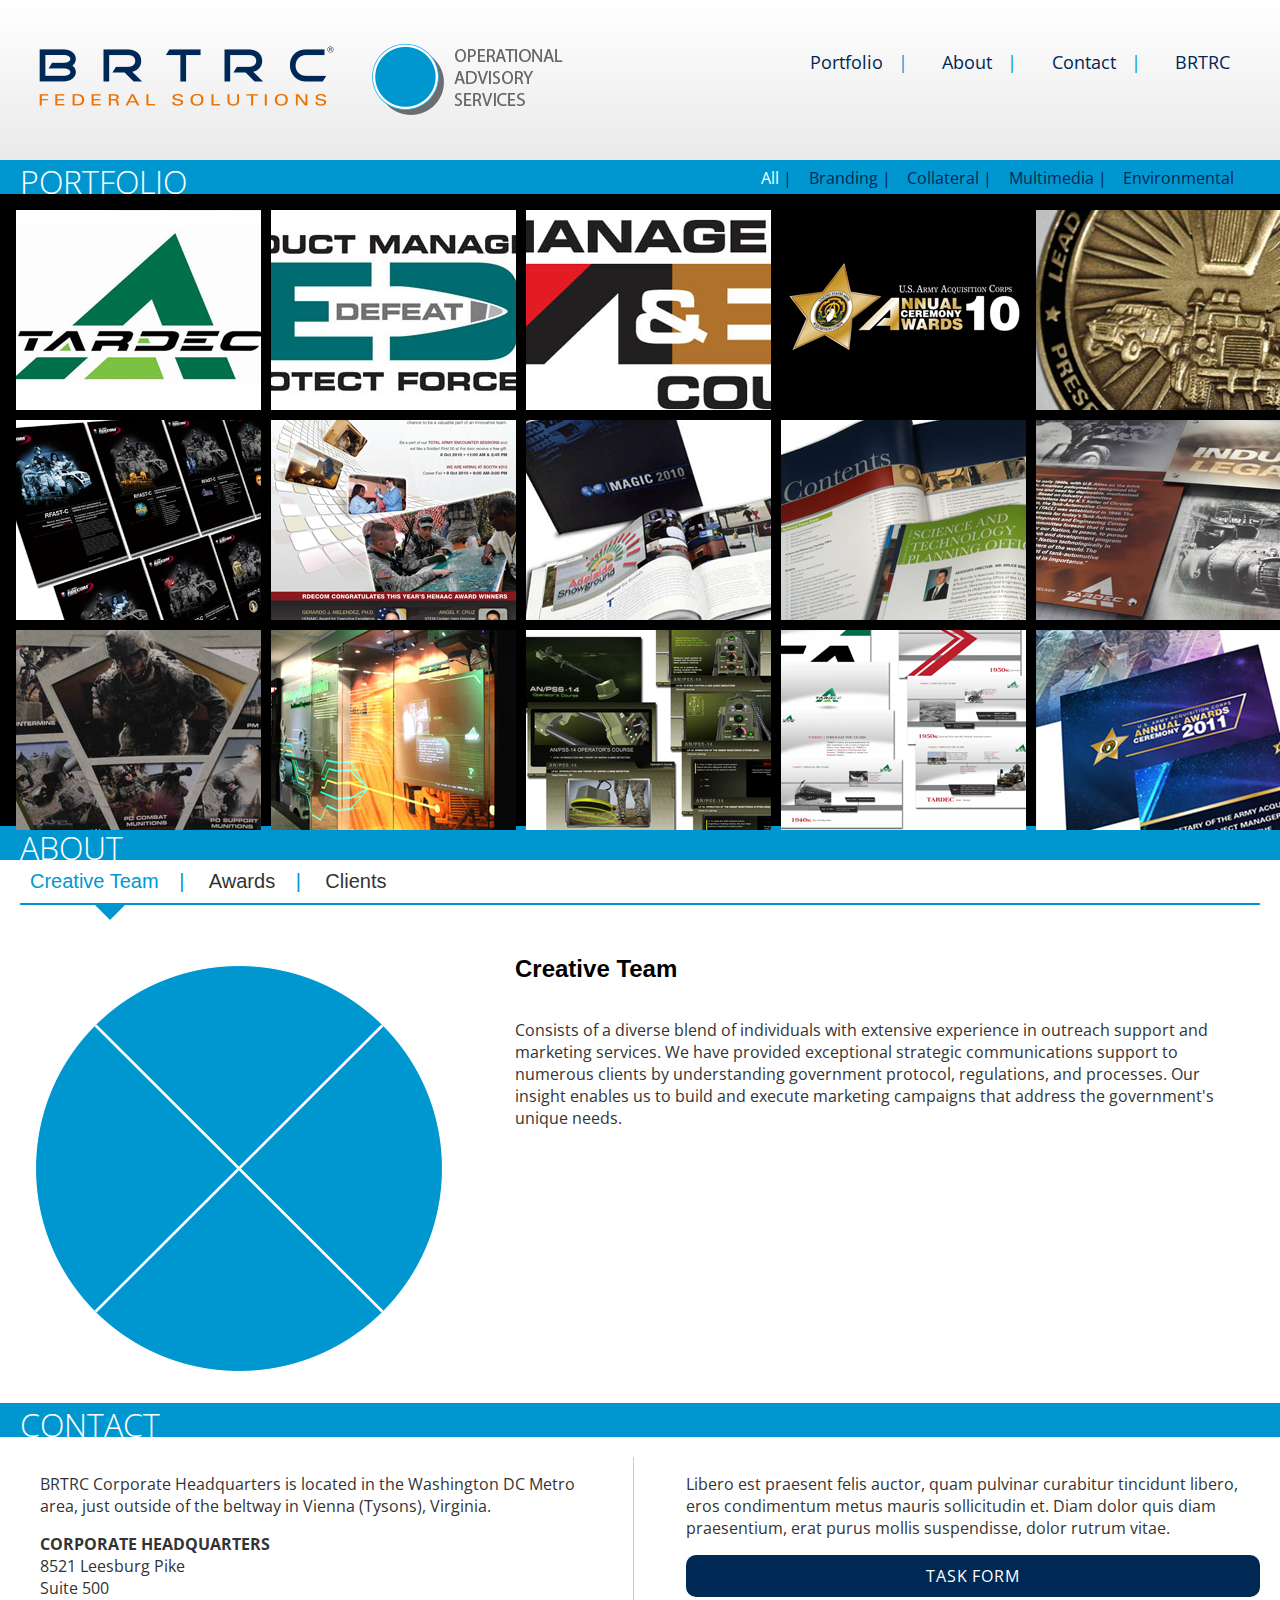
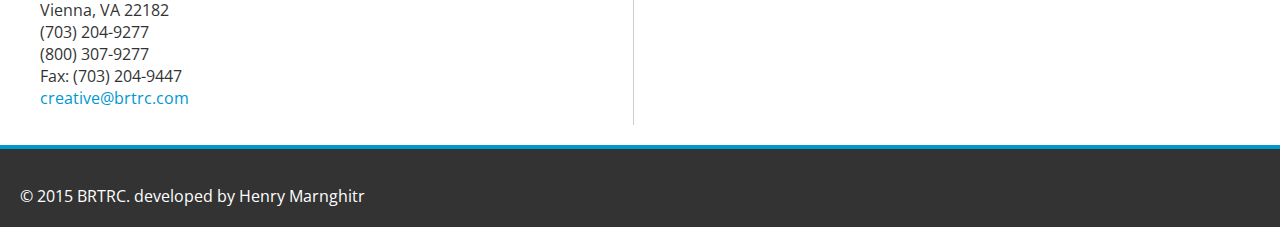
==== index.html @ b85ae6bd "current state" ====
<!doctype html>
<html lang="en-us">
<head>
	<meta charset="utf-8">
	<title>BRTRC: Operational Advisory Services</title>
	<link rel="stylesheet" type="text/css" href="css/normalize.css">
	<link href='http://fonts.googleapis.com/css?family=Open+Sans:400,300' rel='stylesheet' type='text/css'>
	<link rel="stylesheet" type="text/css" href="css/styles.css">
	</head>
<body>
<header>
	<img src="img/BRTRC_OAS_logo.png" class="img_wrapper" alt="BRTRC: Operational Advisory Services" align="left">
	<!--Mobile only, hamburger code will go here-->
	<nav>
			<!--Desktop only-->
				<ul id="topnav">
					<li><a href="#portfolio">Portfolio</a></li>
					<li><a href="#about">About</a></li>
					<li><a href="#contact">Contact</a></li>
					<li><a href="http://www.brtrc.com" target="_blank">BRTRC</a></li>
				</ul>
			</nav>
</header>
<!--My pages will actually be sections? since I'm doing a one page scroll format-->
<section id="portfolio">
<div class="wrapper">
  <h1>Portfolio</h1>
	<!--Filter nav buttons-->
	<div id="filters" class="button-group">  
		<button class="button is-checked" data-filter="*">All</button>
		<button class="button" data-filter=".branding">Branding</button>
		<button class="button" data-filter=".collateral">Collateral</button>
		<button class="button" data-filter=".multimedia">Multimedia</button>
		<button class="button" data-filter=".environmental">Environmental</button>
		</div>

	<!--Populated by the cool jQuery isotope plugin-->
	<div class="isotope">
				<div class="port-item branding" data-category="branding"><img src="img/thumbs/PortfolioThumb-bran-1.png" alt="logo-1" /></div>
				<div class="port-item branding" data-category="branding"><img src="img/thumbs/PortfolioThumb-bran-2.png" alt="logo-2" /></div>
				<div class="port-item branding" data-category="branding"><img src="img/thumbs/PortfolioThumb-bran-3.png" alt="logo-3" /></div>
				<div class="port-item branding" data-category="branding"><img src="img/thumbs/PortfolioThumb-bran-4.png" alt="logo-4" /></div>
				<div class="port-item collateral" data-category="collateral"><img src="img/thumbs/PortfolioThumb-col-1.png" alt="collateral-1" /></div>
				<div class="port-item collateral" data-category="collateral"><img src="img/thumbs/PortfolioThumb-col-2.png" alt="collateral-2" /></div>
				<div class="port-item collateral" data-category="collateral"><img src="img/thumbs/PortfolioThumb-col-3.png" alt="collateral-3" /></div>
				<div class="port-item collateral" data-category="collateral"><img src="img/thumbs/PortfolioThumb-col-4.png" alt="collateral-4" /></div>
				<div class="port-item collateral" data-category="collateral"><img src="img/thumbs/PortfolioThumb-col-5.png" alt="collateral-5" /></div>
				<div class="port-item environmental" data-category="environmental"><img src="img/thumbs/PortfolioThumb-env-1.png" alt="environmental-1" /></div>
				<div class="port-item environmental" data-category="environmental"><img src="img/thumbs/PortfolioThumb-env-2.png" alt="environmental-2" /></div>
				<div class="port-item environmental" data-category="environmental"><img src="img/thumbs/PortfolioThumb-env-3.png" alt="environmental-3" /></div>
				<div class="port-item multimedia" data-category="multimedia"><img src="img/thumbs/PortfolioThumb-mult-1.png" alt="multimedia-1" /></div>
				<div class="port-item multimedia" data-category="multimedia"><img src="img/thumbs/PortfolioThumb-mult-2.png" alt="multimedia-2" /></div>
				<div class="port-item multimedia" data-category="multimedia"><img src="img/thumbs/PortfolioThumb-mult-3.png" alt="multimedia-3" /></div>
	</div>
</div>

</section>

<section id="about">
<h1>About</h1>
	<!--This section has a submenu in the form of tabs-->
<div class="contents">
	<ul class="tabs">
		<li class="tab-link current" data-tab="tab-1">Creative Team </li>
		<li class="tab-link" data-tab="tab-2">Awards </li>
		<li class="tab-link" data-tab="tab-3">Clients </li>
	</ul>
	<!--Content for the sub sections-->
	<div id="tab-1" class="tab-content current">
	<div class="arrow-down"></div>
	<img src="img/creative-Image.png" class="img_wrapper" alt="creative image" align="left">
	<h2>Creative Team</h2>
	<p>Consists of a diverse blend of individuals with extensive experience in outreach support and marketing services.
	We have provided exceptional strategic communications support to numerous clients by understanding government protocol, regulations, and processes. Our insight enables us to build and execute marketing campaigns that address the government's unique needs.</p>
	</div>

	<div id="tab-2" class="tab-content">
	<div class="arrow-down-2"></div>
	<img src="img/creative-Image.png" class="img_wrapper" alt="creative image" align="left">
	<h2>Awards</h2>
	<p><strong>2015 Award of Excellence,</strong> Interactive Multimedia - Special Interest<br>The Communicator Awards | April 2015 <br>
	For the FBI BCOE GIS Tablet interface <br></p>

	<p><strong>2014 Platinum Award,</strong> Video<br>
	Hermes Creative Awards | April 2014 <br>
	For RDECOM's animated video</p>
	</div>
	
	<div id="tab-3" class="tab-content">
	<div class="arrow-down-3"></div>
	<h2>Clients</h2>
	<p>We support quite a few Government organizations blah blah blah....</p>
	</div>
</div>

</section>

<section id="contact">
<h1>Contact</h1>
<div id="main">
	<!--This section will be a two column section where address will be on the left, and the task form button and some text about it will be to the right-->
	<p>BRTRC Corporate Headquarters is located in the Washington DC Metro area, just outside of the beltway in Vienna (Tysons), Virginia.</p>
	<p><strong>CORPORATE HEADQUARTERS</strong><br>
8521 Leesburg Pike<br>
Suite 500 <br>
Vienna, VA 22182<br>
(703) 204-9277<br>
(800) 307-9277<br>
Fax: (703) 204-9447<br>

<a href="mailto:creative@brtrc.com">creative@brtrc.com</a></p>
</div>
<aside id="sidebar">
<div class="task">
	<p>Libero est praesent felis auctor, quam pulvinar curabitur tincidunt libero, eros condimentum metus mauris sollicitudin et. Diam dolor quis diam praesentium, erat purus mollis suspendisse, dolor rutrum vitae. </p>
	
	<div class="task_btn"><a href="#">Task Form</a></div>
	<!--Need to figure out how to do the form-->
</div>
</section>
<footer>
		<div>
			<p>© 2015 BRTRC. developed by Henry Marnghitr</p>
		</div>
</footer>

		<script src="https://ajax.googleapis.com/ajax/libs/jquery/2.1.3/jquery.min.js"></script>
		<script type="text/javascript" src="js/index.js"></script>
		<!--isotope js-->
		<script src="js/isotope.pkgd.js"></script>
</body>
</html>
---- css/styles.css ----
* {
  -webkit-box-sizing: border-box;
     -moz-box-sizing: border-box;
          box-sizing: border-box;
}

header {
	display: inline-block;
	width:100%;
	background: linear-gradient(to bottom, white, #ccc 240%);
	margin-left: 0;

}

p {
 font-family: 'Open Sans', sans-serif;
 color: #333;
}

.img_wrapper {
	padding: 10px;
}	

#topnav{
	text-align: right;
	margin-right: 20px;
	margin-top: 50px;
}

#topnav li {
	font-family: 'Open Sans', sans-serif;
	font-size: 18px;
	display: inline-block;
	padding-right: 20px;
}

#topnav li a {
	text-decoration: none;
	color: #002855;
	padding: 10px;
}

#topnav li:after {
	content:' | ';
	color: #0097d1;
	}

#topnav li:last-child:after {
		content: '';
	}

#topnav li a:hover {
	color: #0097d1;
	text-decoration: none;
}
#portfolio .wrapper {
	background-color: #0097d1;
}

#portfolio h1 {

	color: white;
	float: left;
	font-family: 'Open Sans', sans-serif;
	font-weight: 300;
	line-height: 0.75;
	margin: 0px;
	padding-top: 10px;
	padding-left: 20px;
	padding-bottom: 0px;
	text-transform: uppercase;
	
}

/* Filter nav */
.button-group{
	text-align: right;
	  margin-right: 40px;
}

.button {
  display: inline-block;
  border: none;
  color: #002855;
  background-color: #0097d1;
  font-family: 'Open Sans', sans-serif;
  font-size: 16px;
  padding-bottom: 5px;
  padding-top: 7px;
  cursor: pointer;
}

.button:after {
	content:' | ';
	color: #002855;
	}

.button:last-child:after {
		content: '';
	}

.button:hover {
	color: white;
}

.button:active,
.button.is-checked {
	color: white;
}

/* isotope background area */
.isotope {
  border: 1px solid black;
  background-color: black;
}
/* clear fix */
.isotope:after {
  content: '';
  display: block;

}

/* ---- .element-item ---- */

.port-item {
  position: relative;
  float: left;
  width: 245px;
  height: 200px;
  margin: 5px;
  padding: 10px;
  background-color: black;
}

.port-item > * {
  margin: 0;
  padding: 0;
}


#about h1 {
	background-color: #0097d1;
	display: inline-block;
	color: white;
	float: left;
	font-family: 'Open Sans', sans-serif;
	font-weight: 300;
	line-height: 0.75;
	margin: 0;
	padding-top: 10px;
	padding-left: 20px;
	padding-bottom: 0px;
	text-transform: uppercase;
	width: 100%;
	
}
/* ---- tabs code ---- */

ul.tabs{
			margin: 0px 20px;
			padding: 0px;
			border-bottom: 2px solid #0097d1;
			list-style: none;

		}
		ul.tabs li{
			background: none;
			color: #333;
			display: inline-block;
			font-size: 20px;
			padding: 10px;
			cursor: pointer;
		}

	ul.tabs li:after {
		content:' | ';
		padding-left: 15px;
		color: #0097d1;
		}

	ul.tabs li:last-child:after {
			content: '';
			padding: 0;
		}


		ul.tabs li.current{
			color: #0097d1;
			/* If I wanted an highlited border...
			border-bottom: 4px solid #0097d1;
			*/
		}
		ul.tabs li:hover{
			color: #0097d1;
		}

		.tab-content{
			display: none;
			padding: 15px;
		}

		.tab-content.current{
			display: inherit;
		}

		.img_wrapper {
			margin: 10px auto;
			padding: 20px;
			float: left;
		}

		#contact h1 {
			background-color: #0097d1;
			display: inline-block;
			color: white;
			float: left;
			font-family: 'Open Sans', sans-serif;
			font-weight: 300;
			line-height: 0.75;
			margin: 0;
			padding-top: 10px;
			padding-left: 20px;
			padding-bottom: 0px;
			text-transform: uppercase;
			width: 100%;
		}

		.contents h2 {
			width: 60%;
			padding-right: 20px;
			float: right;
		}

		.contents p {
			width: 60%;
			padding-right: 20px;
			float: right;
		}
/* Arrow pointing down for tabs */
		div.arrow-down {
			width: 0; 
			height: 0; 
			border-left: 15px solid transparent;
			border-right: 15px solid transparent;
			border-top: 15px solid #0097d1;
			font-size: 0;
			line-height: 0;
			margin-top: 0;
			padding: -15px;
			position: relative;
			top: -15px;
			left: 80px;
			z-index: 2;
		}
		div.arrow-down-2 {
			width: 0; 
			height: 0; 
			border-left: 15px solid transparent;
			border-right: 15px solid transparent;
			border-top: 15px solid #0097d1;
			font-size: 0;
			line-height: 0;
			margin-top: 0;
			padding: -15px;
			position: relative;
			top: -15px;
			left: 210px;
			z-index: 2;
		}
		div.arrow-down-3 {
			width: 0; 
			height: 0; 
			border-left: 15px solid transparent;
			border-right: 15px solid transparent;
			border-top: 15px solid #0097d1;
			font-size: 0;
			line-height: 0;
			margin-top: 0;
			padding: -15px;
			position: relative;
			top: -15px;
			left: 320px;
			z-index: 2;
		}
/* contact sections */
	#main {
		padding: 0 20px;
		float: left;
		width: 48%;
		border-right: 1px solid #ccc;
		margin: 20px;
	}

	#main a {
		color: #0097d1;
		text-decoration: none;
	}

	#sidebar {
		padding: 0 20px;
		float: right;
		width: 48%;
		color: #888;
		margin-top: 20px;
	}

	.task_btn {
		background-color: #002855;
		border-radius: 10px;
		padding: 10px;
		text-align: center;
	}

	.task_btn a {
		color: white;
		font-family: 'Open Sans', sans-serif;
		letter-spacing: 0.05em;
		text-decoration: none;
		text-transform: uppercase;
	}

	.task_btn a:hover {
		color: #0097d1;
	}

	footer {
	clear: both;
	width: 100%;
	background-color: #333;
	border-top: 4px solid #0097d1;
}

	footer p {
	padding: 20px;
	color: white;
}
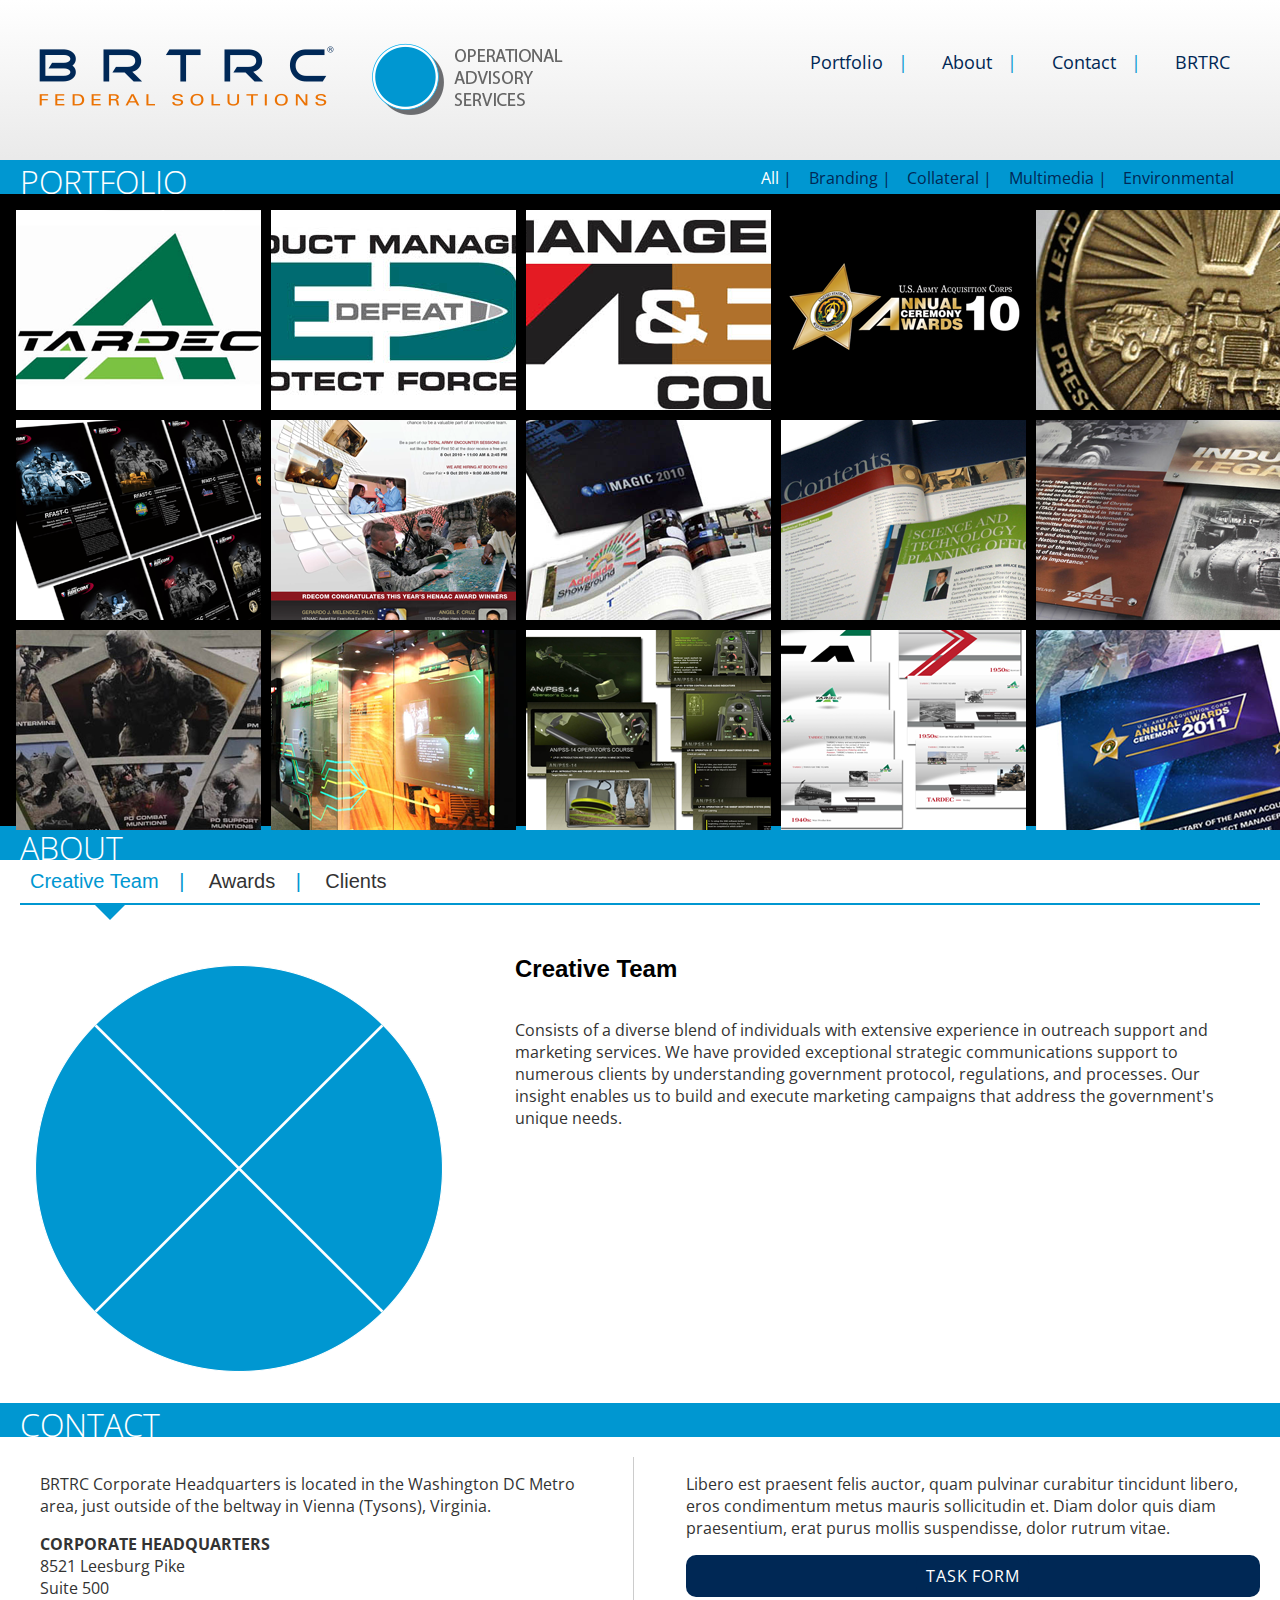
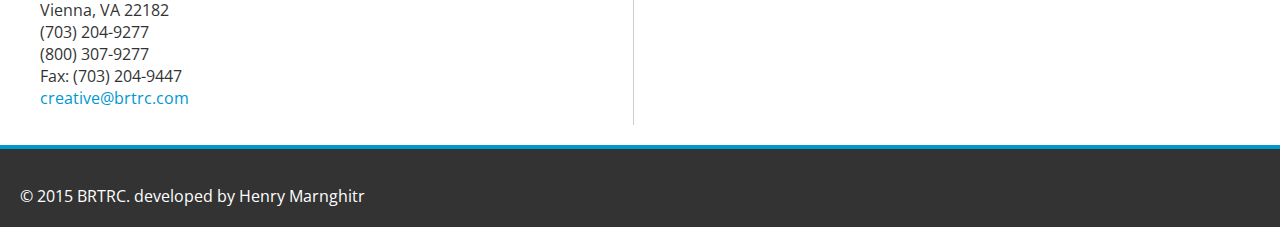
==== commit cc43846f: "updates" ====
--- a/index.html
+++ b/index.html
@@ -9,11 +9,15 @@
 	</head>
 <body>
 <header>
-	<img src="img/BRTRC_OAS_logo.png" class="img_wrapper" alt="BRTRC: Operational Advisory Services" align="left">
-	<!--Mobile only, hamburger code will go here-->
+	<img src="img/BRTRC_OAS_logo.png" class="img_wrapper desktop-only" alt="BRTRC: Operational Advisory Services" align="left">
+	<img src="img/BRTRC_OAS_logo_80.png" class="img_wrapper med-logo" alt="BRTRC: Operational Advisory Services" align="left">
+	<img src="img/BRTRC_OAS_logo_50.png" class="small-logo" alt="BRTRC: Operational Advisory Services" align="left">
+	<!--Mobile only hamburger-->
+			<a href="" class="mobile-only hamburger">&#9776;</a>
+			
 	<nav>
 			<!--Desktop only-->
-				<ul id="topnav">
+				<ul id="topnav" class="desktop-only navigation">
 					<li><a href="#portfolio">Portfolio</a></li>
 					<li><a href="#about">About</a></li>
 					<li><a href="#contact">Contact</a></li>
@@ -114,7 +118,7 @@
 <div class="task">
 	<p>Libero est praesent felis auctor, quam pulvinar curabitur tincidunt libero, eros condimentum metus mauris sollicitudin et. Diam dolor quis diam praesentium, erat purus mollis suspendisse, dolor rutrum vitae. </p>
 	
-	<div class="task_btn"><a href="#">Task Form</a></div>
+	<div class="task_btn"><a href="creativeTaskForm.html">Task Form</a></div>
 	<!--Need to figure out how to do the form-->
 </div>
 </section>
@@ -128,5 +132,7 @@
 		<script type="text/javascript" src="js/index.js"></script>
 		<!--isotope js-->
 		<script src="js/isotope.pkgd.js"></script>
+		<!--hamburger js-->
+		<script type="text/javascript" src="js/hamburger.js"></script>
 </body>
 </html>--- a/css/styles.css
+++ b/css/styles.css
@@ -317,6 +317,11 @@
 		letter-spacing: 0.05em;
 		text-decoration: none;
 		text-transform: uppercase;
+		background-color: #002855;
+		border-radius: 10px;
+		padding: 10px;
+		text-align: center;
+		width: 50%;
 	}
 
 	.task_btn a:hover {
@@ -334,3 +339,127 @@
 	padding: 20px;
 	color: white;
 }
+.hamburger {
+    color: #002855;
+    padding: 20px;
+    margin: 10px;
+    text-decoration: none;
+    font-size:30px;
+
+    float: left;
+    display: none;
+}
+
+	.small-logo {
+		padding: 10px;
+		display: none;
+	}
+
+	.med-logo {
+		padding: 10px;
+		display: none;
+	}
+
+/* ---------------- Mobile Styles ------------- */
+
+
+@media screen and (max-width:1060px) {
+    .desktop-only {
+        display: none;
+    }
+
+    .mobile-only {
+    	float: right;
+        display: block;
+     
+    }  
+
+	.hamburger {
+		width: 40px;
+    	margin: 20px;
+	}
+
+		.med-logo {
+		padding: 10px;
+		display: block;
+	}
+
+	nav {
+        text-align: center;
+    }
+  
+
+#topnav li {
+	font-family: 'Open Sans', sans-serif;
+	font-size: 18px;
+	display: block;
+	width: 100%;
+}
+
+#topnav li a {
+	text-decoration: none;
+	color: #002855;
+	padding: 10px;
+}
+
+#topnav li a:hover {
+	color: #0097d1;
+	text-decoration: none;
+}
+
+
+@media screen and (max-width:642px) {
+    .desktop-only {
+        display: none;
+    }
+
+    .mobile-only {
+    	float: right;
+        display: block;
+     
+    }  
+
+	.hamburger {
+		width: 40px;
+    	margin: 20px;
+	}
+
+	.img_wraper {
+		padding: 10px;
+		display: none;
+	}
+
+
+	.small-logo {
+		padding: 30px;
+		display: block;
+	}
+  
+  	.med-logo {
+		padding: 10px;
+		display: none;
+	}
+
+	nav {
+        text-align: center;
+    }
+
+
+#topnav li {
+	font-family: 'Open Sans', sans-serif;
+	font-size: 18px;
+	display: block;
+	width: 100%;
+}
+
+#topnav li a {
+	text-decoration: none;
+	color: #002855;
+	padding: 10px;
+}
+
+#topnav li a:hover {
+	color: #0097d1;
+	text-decoration: none;
+}
+
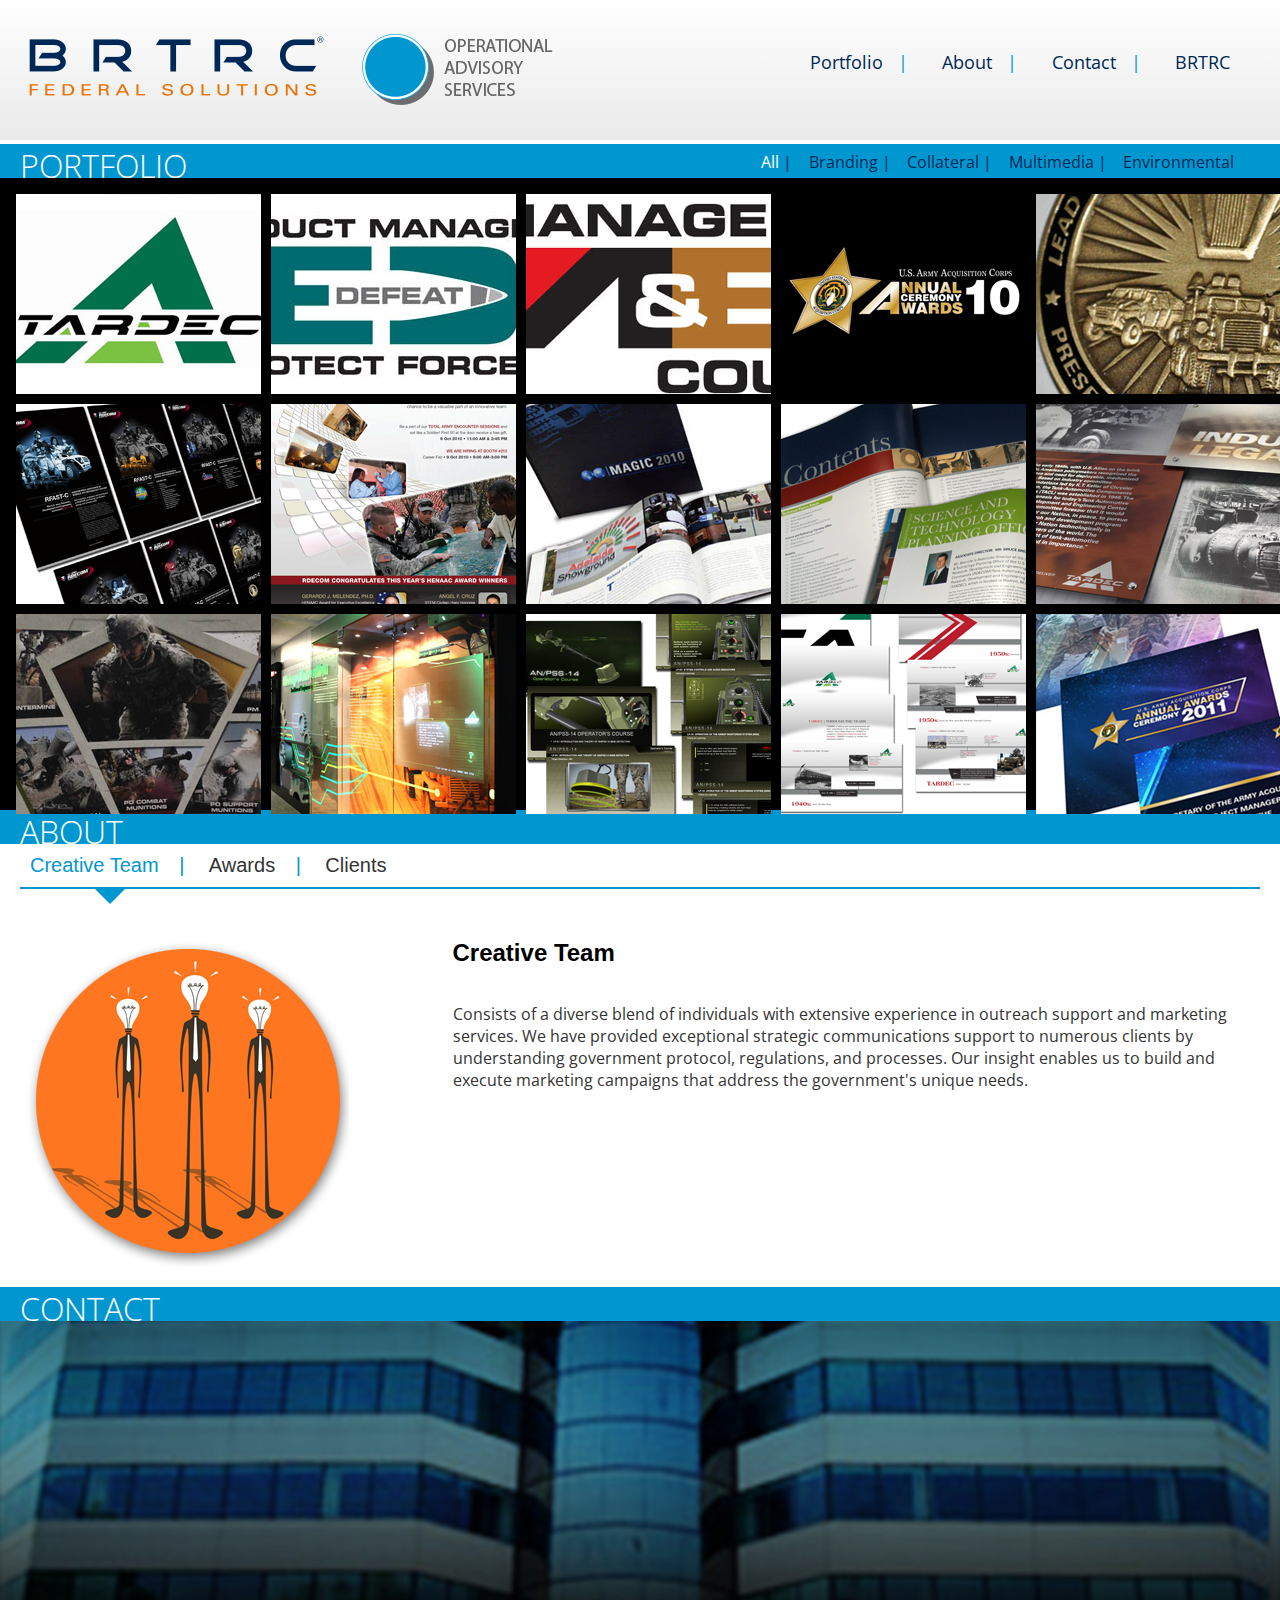
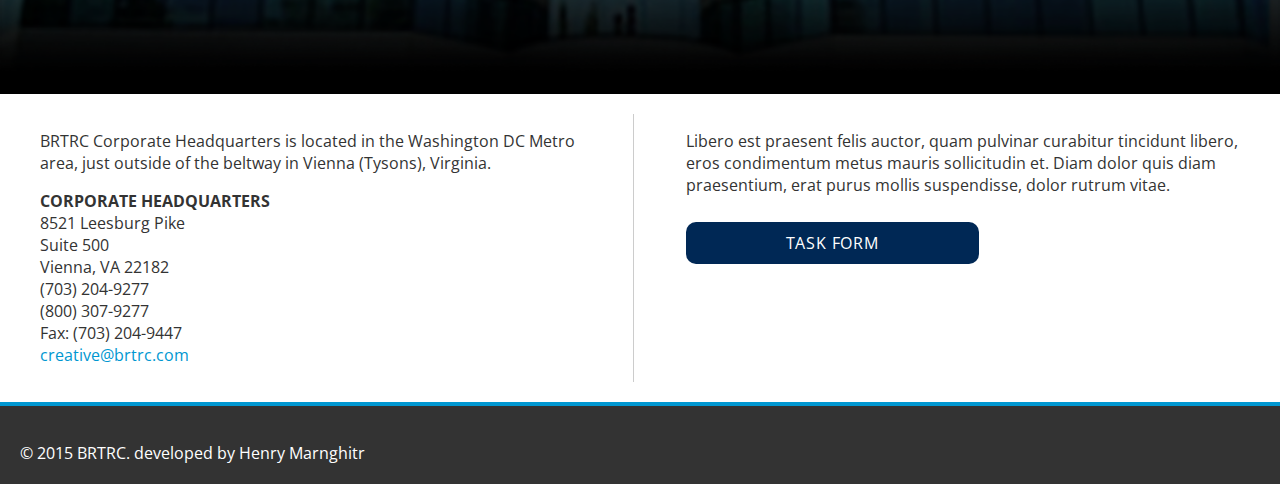
==== commit 24567978: "new updates" ====
--- a/index.html
+++ b/index.html
@@ -47,7 +47,7 @@
 				<div class="port-item collateral" data-category="collateral"><img src="img/thumbs/PortfolioThumb-col-1.png" alt="collateral-1" /></div>
 				<div class="port-item collateral" data-category="collateral"><img src="img/thumbs/PortfolioThumb-col-2.png" alt="collateral-2" /></div>
 				<div class="port-item collateral" data-category="collateral"><img src="img/thumbs/PortfolioThumb-col-3.png" alt="collateral-3" /></div>
-				<div class="port-item collateral" data-category="collateral"><img src="img/thumbs/PortfolioThumb-col-4.png" alt="collateral-4" /></div>
+				<a href="portfolio_Collateral_MagicBook.html"><div class="port-item collateral" data-category="collateral"><img src="img/thumbs/PortfolioThumb-col-4.png" alt="collateral-4" /></div></a>
 				<div class="port-item collateral" data-category="collateral"><img src="img/thumbs/PortfolioThumb-col-5.png" alt="collateral-5" /></div>
 				<div class="port-item environmental" data-category="environmental"><img src="img/thumbs/PortfolioThumb-env-1.png" alt="environmental-1" /></div>
 				<div class="port-item environmental" data-category="environmental"><img src="img/thumbs/PortfolioThumb-env-2.png" alt="environmental-2" /></div>
@@ -72,7 +72,7 @@
 	<!--Content for the sub sections-->
 	<div id="tab-1" class="tab-content current">
 	<div class="arrow-down"></div>
-	<img src="img/creative-Image.png" class="img_wrapper" alt="creative image" align="left">
+	<img src="img/creative-Image-2.png" class="img_wrapper" alt="creative image" align="left">
 	<h2>Creative Team</h2>
 	<p>Consists of a diverse blend of individuals with extensive experience in outreach support and marketing services.
 	We have provided exceptional strategic communications support to numerous clients by understanding government protocol, regulations, and processes. Our insight enables us to build and execute marketing campaigns that address the government's unique needs.</p>
@@ -80,7 +80,7 @@
 
 	<div id="tab-2" class="tab-content">
 	<div class="arrow-down-2"></div>
-	<img src="img/creative-Image.png" class="img_wrapper" alt="creative image" align="left">
+	<img src="img/award-image.png" class="img_wrapper" alt="creative image" align="left">
 	<h2>Awards</h2>
 	<p><strong>2015 Award of Excellence,</strong> Interactive Multimedia - Special Interest<br>The Communicator Awards | April 2015 <br>
 	For the FBI BCOE GIS Tablet interface <br></p>
@@ -101,6 +101,7 @@
 
 <section id="contact">
 <h1>Contact</h1>
+<div class="contact-container"><img src="img/contact_image.png" class="cont-image" alt="Vienna Building" align="center"> </div>
 <div id="main">
 	<!--This section will be a two column section where address will be on the left, and the task form button and some text about it will be to the right-->
 	<p>BRTRC Corporate Headquarters is located in the Washington DC Metro area, just outside of the beltway in Vienna (Tysons), Virginia.</p>
@@ -117,10 +118,12 @@
 <aside id="sidebar">
 <div class="task">
 	<p>Libero est praesent felis auctor, quam pulvinar curabitur tincidunt libero, eros condimentum metus mauris sollicitudin et. Diam dolor quis diam praesentium, erat purus mollis suspendisse, dolor rutrum vitae. </p>
-	
-	<div class="task_btn"><a href="creativeTaskForm.html">Task Form</a></div>
-	<!--Need to figure out how to do the form-->
+
+	<div class="task-btn">
+	<a href="creativeTaskForm.html">Task Form</a>
+	</div>
 </div>
+
 </section>
 <footer>
 		<div>
--- a/css/styles.css
+++ b/css/styles.css
@@ -9,6 +9,7 @@
 	width:100%;
 	background: linear-gradient(to bottom, white, #ccc 240%);
 	margin-left: 0;
+	overflow: auto;
 
 }
 
@@ -205,7 +206,7 @@
 
 		.img_wrapper {
 			margin: 10px auto;
-			padding: 20px;
+			padding: 10px;
 			float: left;
 		}
 
@@ -226,13 +227,13 @@
 		}
 
 		.contents h2 {
-			width: 60%;
+			width: 65%;
 			padding-right: 20px;
 			float: right;
 		}
 
 		.contents p {
-			width: 60%;
+			width: 65%;
 			padding-right: 20px;
 			float: right;
 		}
@@ -304,14 +305,11 @@
 		margin-top: 20px;
 	}
 
-	.task_btn {
-		background-color: #002855;
-		border-radius: 10px;
-		padding: 10px;
-		text-align: center;
-	}
-
-	.task_btn a {
+	.task-btn {
+		padding: 20px 0;
+	}
+
+	.task a {
 		color: white;
 		font-family: 'Open Sans', sans-serif;
 		letter-spacing: 0.05em;
@@ -319,12 +317,13 @@
 		text-transform: uppercase;
 		background-color: #002855;
 		border-radius: 10px;
-		padding: 10px;
+		padding: 10px 100px;
+		margin-top: 40px;
+		margin-bottom: 40px;
 		text-align: center;
-		width: 50%;
-	}
-
-	.task_btn a:hover {
+	}
+
+	.task a:hover {
 		color: #0097d1;
 	}
 
@@ -360,10 +359,164 @@
 		display: none;
 	}
 
+	/* ---------------- Cover image for contact area----*/
+
+	.cont-image {
+		display: inline-block;
+		background-color: black;
+		width: 100%;
+}
+
+	/* ---------------- Portfolio description pages ------------- */
+
+.port-desc {
+	padding: 20px;
+	width: 80%;
+}
+
+.port-desc h1 {
+ 	font-family: 'Open Sans', sans-serif;
+ 	color: #002855;
+}
+
+.port-desc p {
+ 	font-family: 'Open Sans', sans-serif;
+ 	color: #333;
+}
+
+.port-img {
+	padding: 10px;
+	margin: 10px;
+	float: left;
+	width: 100%;
+}
+
+
+
 /* ---------------- Mobile Styles ------------- */
 
 
 @media screen and (max-width:1060px) {
+    .desktop-only {
+        display: none;
+    }
+
+    .mobile-only {
+    	float: right;
+
+        display: block;
+     
+    }  
+
+	.hamburger {
+		width: 40px;
+    	margin: 20px;
+	}
+
+		.med-logo {
+		padding: 10px;
+		display: block;
+	}
+
+	nav {
+        text-align: center;
+    }
+#topnav ul {
+	display: block;
+	width: 100%;
+}
+
+#topnav li {
+	font-family: 'Open Sans', sans-serif;
+	font-size: 18px;
+	display: block;
+	width: 100%;
+}
+
+#topnav li a {
+	text-decoration: none;
+	color: #002855;
+	padding: 10px;
+}
+
+#topnav li a:hover {
+	color: #0097d1;
+	text-decoration: none;
+}
+
+
+/* ---------------- tab section now vertical reading ------------- */
+.contents {
+	display: block;
+}
+
+.contents ul{
+	display: none;
+}
+
+.contents h2 {
+	width: 100%;
+	padding-left: 10px;
+	float: left;
+		}
+
+.contents p {
+	width: 100%;
+	padding: 0 10px;
+	float: left;
+		}
+
+#tab-1 {
+	display: block;
+	float:left;
+	padding: 10px;
+}
+#tab-2 {
+	display: block;
+	float:left;
+	padding: 10px;
+}
+#tab-3 {
+	display: block;
+	float:left;
+	padding: 10px;
+}
+
+.arrow-down {
+	display: none;
+}
+.arrow-down-2 {
+	display: none;
+}
+
+.arrow-down-3 {
+	display: none;
+}
+
+/* contact sections ------------------*/
+	#main {
+		padding: 0 20px;
+		float: left;
+		width: 100%;
+		border-right: 0;
+		margin: 10px;
+	}
+
+	#main a {
+		color: #0097d1;
+		text-decoration: none;
+	}
+
+	#sidebar {
+		padding: 0 20px;
+		float: left;
+		width: 100%;
+		color: #888;
+		margin-top: 10px;
+	}
+
+/* ----------------smaller device ------------------*/
+@media screen and (max-width:642px) {
     .desktop-only {
         display: none;
     }
@@ -375,53 +528,8 @@
     }  
 
 	.hamburger {
-		width: 40px;
-    	margin: 20px;
-	}
-
-		.med-logo {
-		padding: 10px;
-		display: block;
-	}
-
-	nav {
-        text-align: center;
-    }
-  
-
-#topnav li {
-	font-family: 'Open Sans', sans-serif;
-	font-size: 18px;
-	display: block;
-	width: 100%;
-}
-
-#topnav li a {
-	text-decoration: none;
-	color: #002855;
-	padding: 10px;
-}
-
-#topnav li a:hover {
-	color: #0097d1;
-	text-decoration: none;
-}
-
-
-@media screen and (max-width:642px) {
-    .desktop-only {
-        display: none;
-    }
-
-    .mobile-only {
-    	float: right;
-        display: block;
-     
-    }  
-
-	.hamburger {
-		width: 40px;
-    	margin: 20px;
+		width: 35px;
+    	margin: 5px 20px;
 	}
 
 	.img_wraper {
@@ -431,7 +539,7 @@
 
 
 	.small-logo {
-		padding: 30px;
+		padding: 20px;
 		display: block;
 	}
   
@@ -463,3 +571,26 @@
 	text-decoration: none;
 }
 
+/* Filter nav */
+.button-group{
+	text-align: center;
+	margin: 0;
+}
+
+.button {
+  display: block;
+  border-bottom: 1px solid white;
+  color: #0097d1;
+  background-color: #002855;
+  font-family: 'Open Sans', sans-serif;
+  font-size: 16px;
+  padding-bottom: 5px;
+  padding-top: 7px;
+  cursor: pointer;
+  width: 100%;
+}
+
+.button:hover {
+	color: white;
+}
+
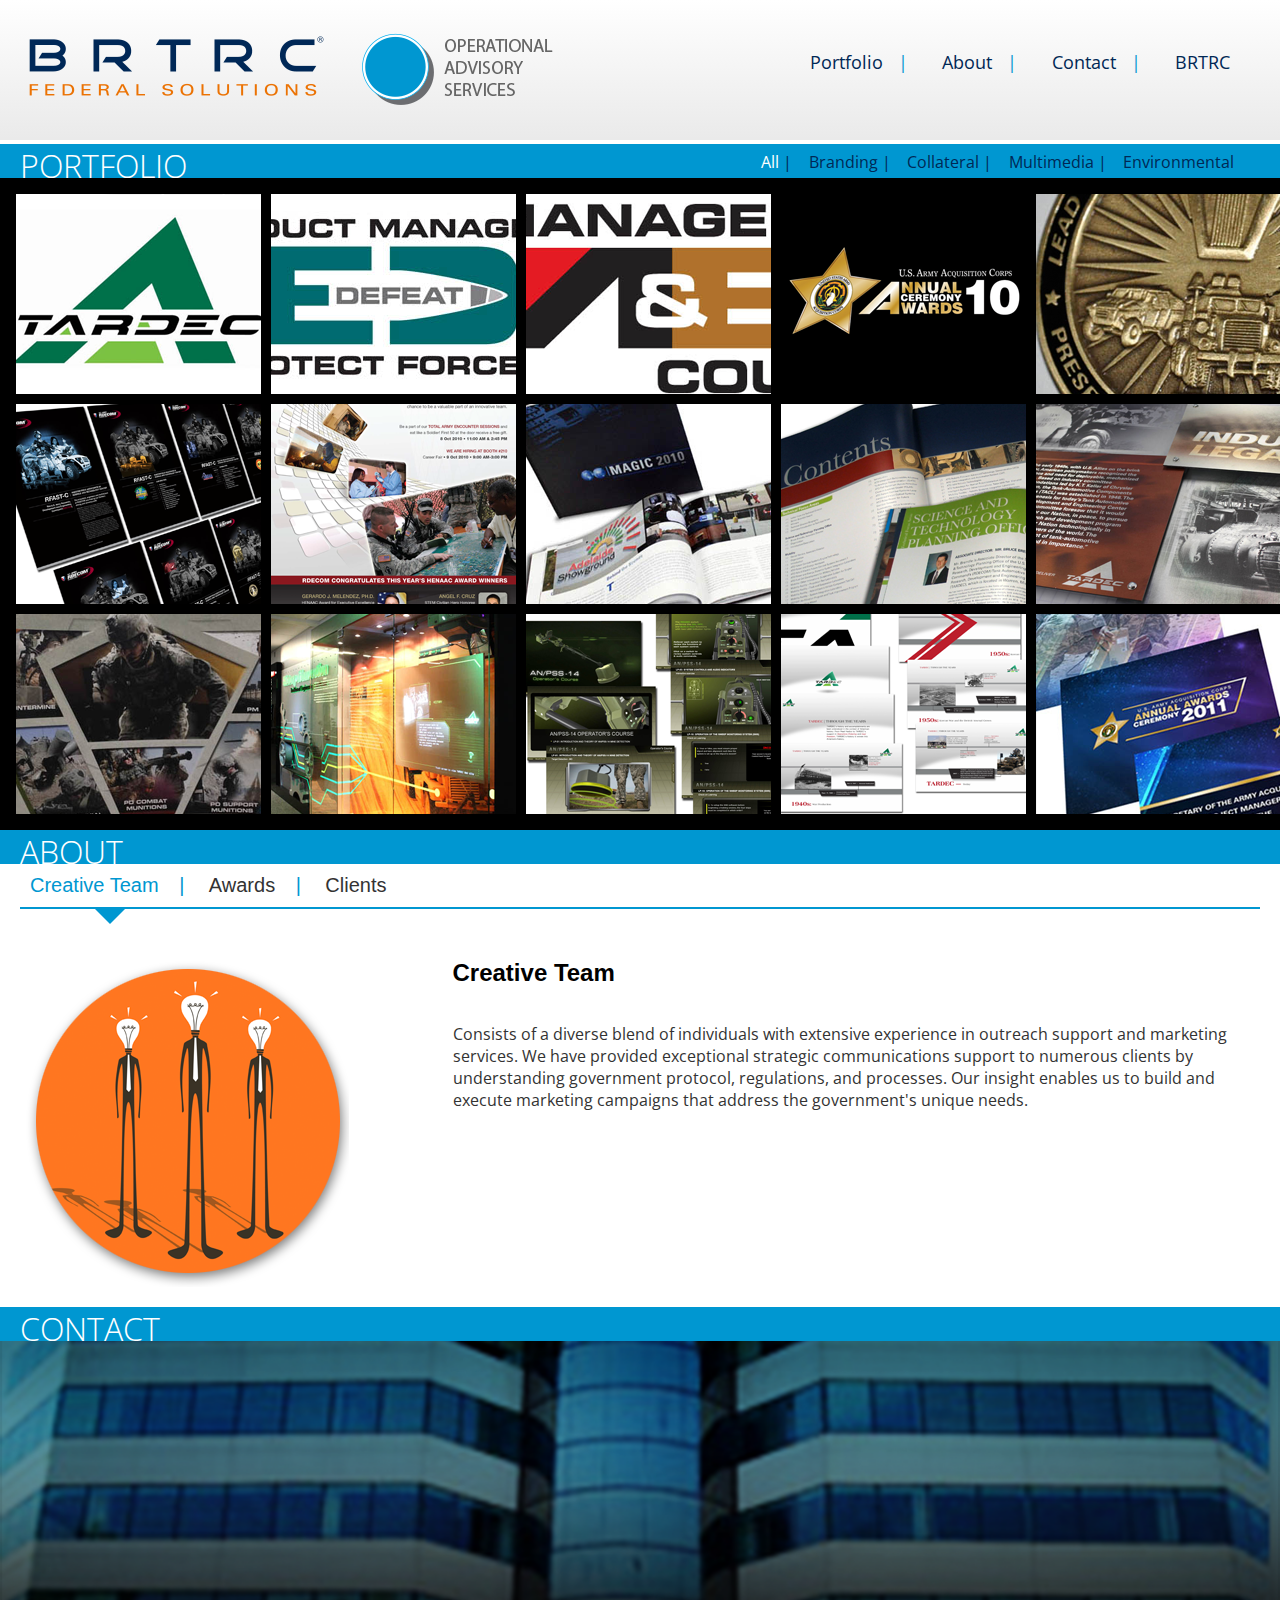
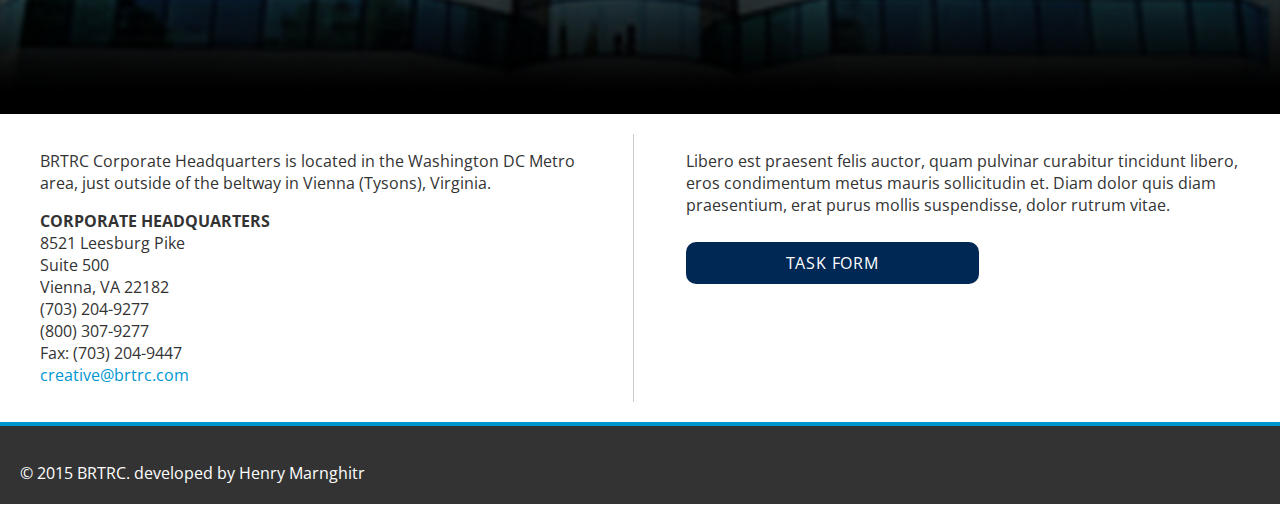
==== commit 5be142fa: "fixed hamburger" ====
--- a/index.html
+++ b/index.html
@@ -13,7 +13,7 @@
 	<img src="img/BRTRC_OAS_logo_80.png" class="img_wrapper med-logo" alt="BRTRC: Operational Advisory Services" align="left">
 	<img src="img/BRTRC_OAS_logo_50.png" class="small-logo" alt="BRTRC: Operational Advisory Services" align="left">
 	<!--Mobile only hamburger-->
-			<a href="" class="mobile-only hamburger">&#9776;</a>
+			<a href="#" class="mobile-only hamburger">&#9776;</a>
 			
 	<nav>
 			<!--Desktop only-->
@@ -132,10 +132,11 @@
 </footer>
 
 		<script src="https://ajax.googleapis.com/ajax/libs/jquery/2.1.3/jquery.min.js"></script>
+		<script type="text/javascript" src="js/hamburger.js"></script>
 		<script type="text/javascript" src="js/index.js"></script>
 		<!--isotope js-->
 		<script src="js/isotope.pkgd.js"></script>
 		<!--hamburger js-->
-		<script type="text/javascript" src="js/hamburger.js"></script>
+		
 </body>
 </html>--- a/css/styles.css
+++ b/css/styles.css
@@ -113,6 +113,7 @@
 .isotope {
   border: 1px solid black;
   background-color: black;
+  padding-bottom: 20px;
 }
 /* clear fix */
 .isotope:after {
@@ -157,14 +158,14 @@
 }
 /* ---- tabs code ---- */
 
-ul.tabs{
+	ul.tabs{
 			margin: 0px 20px;
 			padding: 0px;
 			border-bottom: 2px solid #0097d1;
 			list-style: none;
 
 		}
-		ul.tabs li{
+	ul.tabs li{
 			background: none;
 			color: #333;
 			display: inline-block;
@@ -371,7 +372,7 @@
 
 .port-desc {
 	padding: 20px;
-	width: 80%;
+	width: 90%;
 }
 
 .port-desc h1 {
@@ -391,6 +392,36 @@
 	width: 100%;
 }
 
+.specs {
+ 	color: #002855;
+ 	padding-top: 10px;
+}
+
+	.back-btn {
+		display: block;
+		padding: 30px 20px;
+		float: right;
+
+	}
+
+	.back-btn a {
+		color: white;
+		font-family: 'Open Sans', sans-serif;
+		letter-spacing: 0.05em;
+		text-decoration: none;
+		text-transform: uppercase;
+		background-color: #002855;
+		border-radius: 10px;
+		padding: 10px 20px;
+		margin-top: 40px;
+		margin-bottom: 40px;
+		text-align: center;
+	}
+
+	.back-btn a:hover {
+		color: #0097d1;
+	}
+
 
 
 /* ---------------- Mobile Styles ------------- */
@@ -418,31 +449,44 @@
 		display: block;
 	}
 
-	nav {
+/* Main nav */
+
+	#topnav {
         text-align: center;
+        display: block;
+        width: 100%;
+        margin-top: 120px;
     }
-#topnav ul {
-	display: block;
-	width: 100%;
-}
-
-#topnav li {
-	font-family: 'Open Sans', sans-serif;
-	font-size: 18px;
-	display: block;
-	width: 100%;
-}
-
-#topnav li a {
-	text-decoration: none;
-	color: #002855;
-	padding: 10px;
-}
-
-#topnav li a:hover {
-	color: #0097d1;
-	text-decoration: none;
-}
+
+	#topnav li {
+		font-family: 'Open Sans', sans-serif;
+		font-size: 18px;
+		display: block;
+		width: 100%;
+
+	}
+
+	#topnav li a {
+		text-decoration: none;
+		color: #002855;
+		display: block;
+	}
+
+	#topnav li:after {
+		content:' | ';
+		color: #0097d1;
+		display: none;
+		}
+
+	#topnav li:last-child:after {
+			content: '';
+			display: none;
+		}
+
+	#topnav li a:hover {
+		color: #0097d1;
+		text-decoration: none;
+	}
 
 
 /* ---------------- tab section now vertical reading ------------- */
@@ -548,28 +592,44 @@
 		display: none;
 	}
 
-	nav {
+/* Main nav */
+
+	#topnav {
         text-align: center;
+        display: block;
+        width: 100%;
+        margin-top: 80px;
     }
 
-
-#topnav li {
-	font-family: 'Open Sans', sans-serif;
-	font-size: 18px;
-	display: block;
-	width: 100%;
-}
-
-#topnav li a {
-	text-decoration: none;
-	color: #002855;
-	padding: 10px;
-}
-
-#topnav li a:hover {
-	color: #0097d1;
-	text-decoration: none;
-}
+	#topnav li {
+		font-family: 'Open Sans', sans-serif;
+		font-size: 18px;
+		display: block;
+		width: 100%;
+
+	}
+
+	#topnav li a {
+		text-decoration: none;
+		color: #002855;
+		display: block;
+	}
+
+	#topnav li:after {
+		content:' | ';
+		color: #0097d1;
+		display: none;
+		}
+
+	#topnav li:last-child:after {
+			content: '';
+			display: none;
+		}
+
+	#topnav li a:hover {
+		color: #0097d1;
+		text-decoration: none;
+	}
 
 /* Filter nav */
 .button-group{
@@ -594,3 +654,98 @@
 	color: white;
 }
 
+/* ----------------smaller device ------------------*/
+@media screen and (max-width:400px) {
+    .desktop-only {
+        display: none;
+    }
+
+    .mobile-only {
+    	float: right;
+        display: block;
+     
+    }  
+
+	.hamburger {
+		width: 35px;
+    	margin: 5px 20px;
+	}
+
+	.img_wraper {
+		padding: 10px;
+		display: none;
+	}
+
+
+	.small-logo {
+		padding: 20px;
+		display: block;
+	}
+  
+  	.med-logo {
+		padding: 10px;
+		display: none;
+	}
+
+/* Main nav */
+
+	#topnav {
+        text-align: center;
+        display: block;
+        width: 100%;
+    }
+
+	#topnav li {
+		font-family: 'Open Sans', sans-serif;
+		font-size: 18px;
+		display: block;
+		width: 100%;
+
+	}
+
+	#topnav li a {
+		text-decoration: none;
+		color: #002855;
+		display: block;
+	}
+
+	#topnav li:after {
+		content:' | ';
+		color: #0097d1;
+		display: none;
+		}
+
+	#topnav li:last-child:after {
+			content: '';
+			display: none;
+		}
+
+	#topnav li a:hover {
+		color: #0097d1;
+		text-decoration: none;
+	}
+
+/* Filter nav */
+.button-group{
+	text-align: center;
+	margin: 0;
+}
+
+.button {
+  display: block;
+  border-bottom: 1px solid white;
+  color: #0097d1;
+  background-color: #002855;
+  font-family: 'Open Sans', sans-serif;
+  font-size: 16px;
+  padding-bottom: 5px;
+  padding-top: 7px;
+  cursor: pointer;
+  width: 100%;
+}
+
+.button:hover {
+	color: white;
+}
+
+
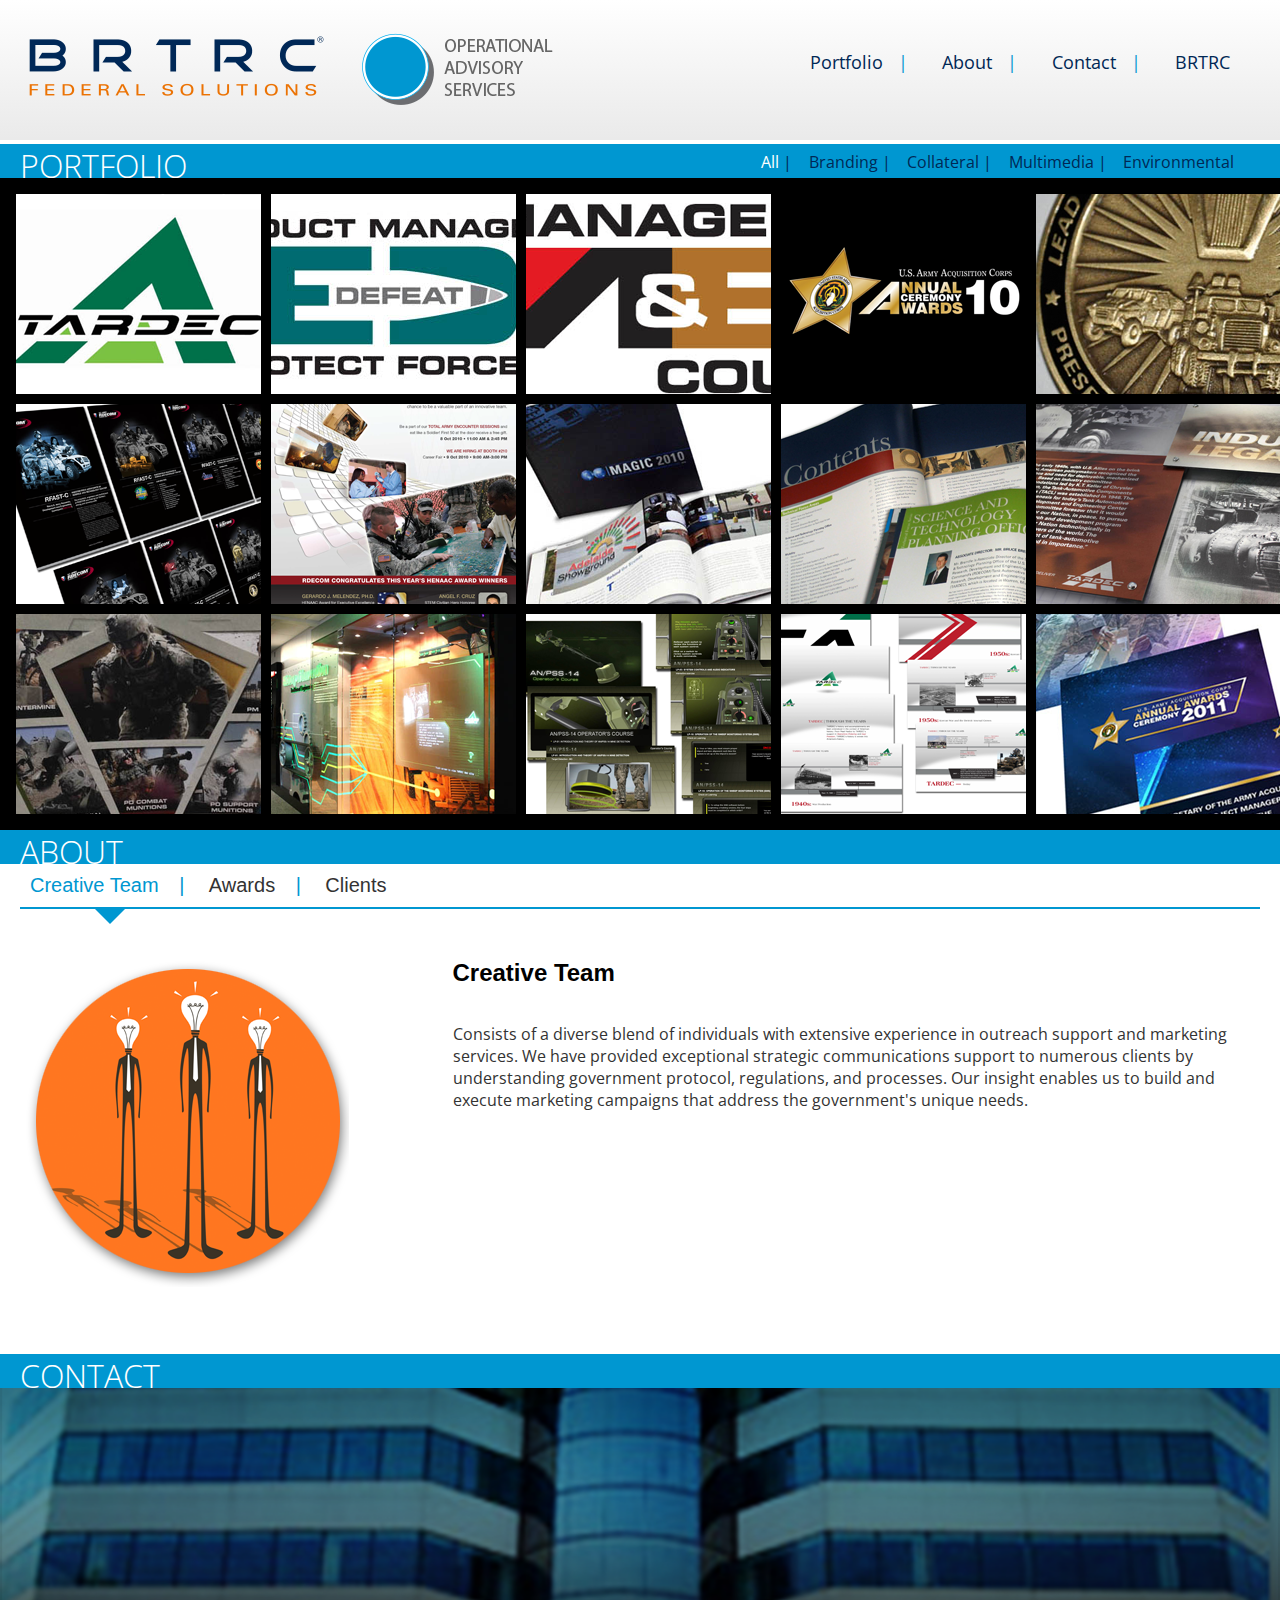
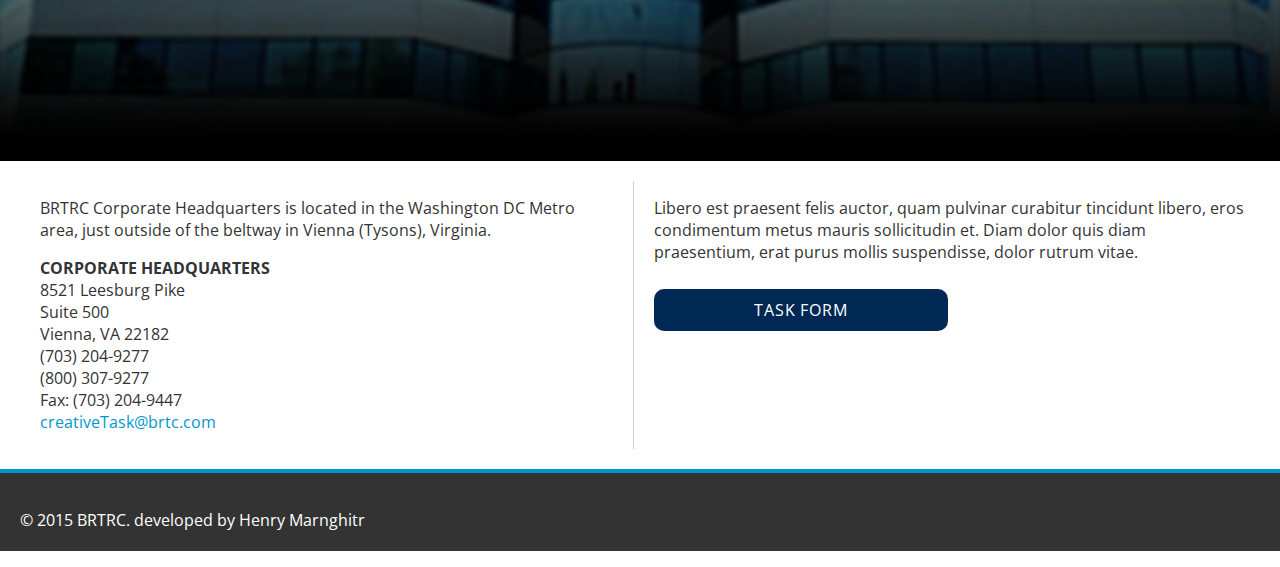
==== commit 0a1dfac3: "done" ====
--- a/index.html
+++ b/index.html
@@ -6,16 +6,17 @@
 	<link rel="stylesheet" type="text/css" href="css/normalize.css">
 	<link href='http://fonts.googleapis.com/css?family=Open+Sans:400,300' rel='stylesheet' type='text/css'>
 	<link rel="stylesheet" type="text/css" href="css/styles.css">
-	</head>
+</head>
+
 <body>
 <header>
 	<img src="img/BRTRC_OAS_logo.png" class="img_wrapper desktop-only" alt="BRTRC: Operational Advisory Services" align="left">
 	<img src="img/BRTRC_OAS_logo_80.png" class="img_wrapper med-logo" alt="BRTRC: Operational Advisory Services" align="left">
 	<img src="img/BRTRC_OAS_logo_50.png" class="small-logo" alt="BRTRC: Operational Advisory Services" align="left">
 	<!--Mobile only hamburger-->
-			<a href="#" class="mobile-only hamburger">&#9776;</a>
+	<a href="#" class="mobile-only hamburger">&#9776;</a>
 			
-	<nav>
+			<nav>
 			<!--Desktop only-->
 				<ul id="topnav" class="desktop-only navigation">
 					<li><a href="#portfolio">Portfolio</a></li>
@@ -100,22 +101,25 @@
 </section>
 
 <section id="contact">
-<h1>Contact</h1>
+<div class="wrapper">
+<h1 id="contact">Contact</h1>
 <div class="contact-container"><img src="img/contact_image.png" class="cont-image" alt="Vienna Building" align="center"> </div>
-<div id="main">
+<div class="main">
 	<!--This section will be a two column section where address will be on the left, and the task form button and some text about it will be to the right-->
 	<p>BRTRC Corporate Headquarters is located in the Washington DC Metro area, just outside of the beltway in Vienna (Tysons), Virginia.</p>
 	<p><strong>CORPORATE HEADQUARTERS</strong><br>
-8521 Leesburg Pike<br>
-Suite 500 <br>
-Vienna, VA 22182<br>
-(703) 204-9277<br>
-(800) 307-9277<br>
-Fax: (703) 204-9447<br>
+	8521 Leesburg Pike<br>
+	Suite 500 <br>
+	Vienna, VA 22182<br>
+	(703) 204-9277<br>
+	(800) 307-9277<br>
+	Fax: (703) 204-9447<br>
 
-<a href="mailto:creative@brtrc.com">creative@brtrc.com</a></p>
+<!--This is public so making up a fake email.-->
+<a href="mailto:email@brtc.com">creativeTask@brtc.com</a></p>
 </div>
-<aside id="sidebar">
+
+<aside class"sidebar">
 <div class="task">
 	<p>Libero est praesent felis auctor, quam pulvinar curabitur tincidunt libero, eros condimentum metus mauris sollicitudin et. Diam dolor quis diam praesentium, erat purus mollis suspendisse, dolor rutrum vitae. </p>
 
@@ -123,8 +127,10 @@
 	<a href="creativeTaskForm.html">Task Form</a>
 	</div>
 </div>
+</aside>
+</div>
+</section>
 
-</section>
 <footer>
 		<div>
 			<p>© 2015 BRTRC. developed by Henry Marnghitr</p>
--- a/css/styles.css
+++ b/css/styles.css
@@ -227,6 +227,11 @@
 			width: 100%;
 		}
 
+		.contents {
+			display: block;
+			padding-bottom: 400px;
+		}
+
 		.contents h2 {
 			width: 65%;
 			padding-right: 20px;
@@ -285,7 +290,7 @@
 			z-index: 2;
 		}
 /* contact sections */
-	#main {
+	.main {
 		padding: 0 20px;
 		float: left;
 		width: 48%;
@@ -293,18 +298,22 @@
 		margin: 20px;
 	}
 
-	#main a {
-		color: #0097d1;
-		text-decoration: none;
-	}
-
-	#sidebar {
-		padding: 0 20px;
+	.main a {
+		color: #0097d1;
+		text-decoration: none;
+	}
+
+	.sidebar {
+		padding: 20px;
 		float: right;
 		width: 48%;
 		color: #888;
 		margin-top: 20px;
 	}
+	.task {
+		margin: 15px 20px;
+		padding: 5px 10px;
+}
 
 	.task-btn {
 		padding: 20px 0;
@@ -444,7 +453,7 @@
     	margin: 20px;
 	}
 
-		.med-logo {
+	.med-logo {
 		padding: 10px;
 		display: block;
 	}
@@ -492,6 +501,7 @@
 /* ---------------- tab section now vertical reading ------------- */
 .contents {
 	display: block;
+	padding-bottom: 1600px;
 }
 
 .contents ul{
@@ -538,7 +548,7 @@
 }
 
 /* contact sections ------------------*/
-	#main {
+	.main {
 		padding: 0 20px;
 		float: left;
 		width: 100%;
@@ -546,17 +556,17 @@
 		margin: 10px;
 	}
 
-	#main a {
-		color: #0097d1;
-		text-decoration: none;
-	}
-
-	#sidebar {
-		padding: 0 20px;
+	.main a {
+		color: #0097d1;
+		text-decoration: none;
+	}
+
+	.sidebar {
+		padding: 0 40px;
 		float: left;
-		width: 100%;
+		width: 90%;
 		color: #888;
-		margin-top: 10px;
+		margin: 10px;
 	}
 
 /* ----------------smaller device ------------------*/
